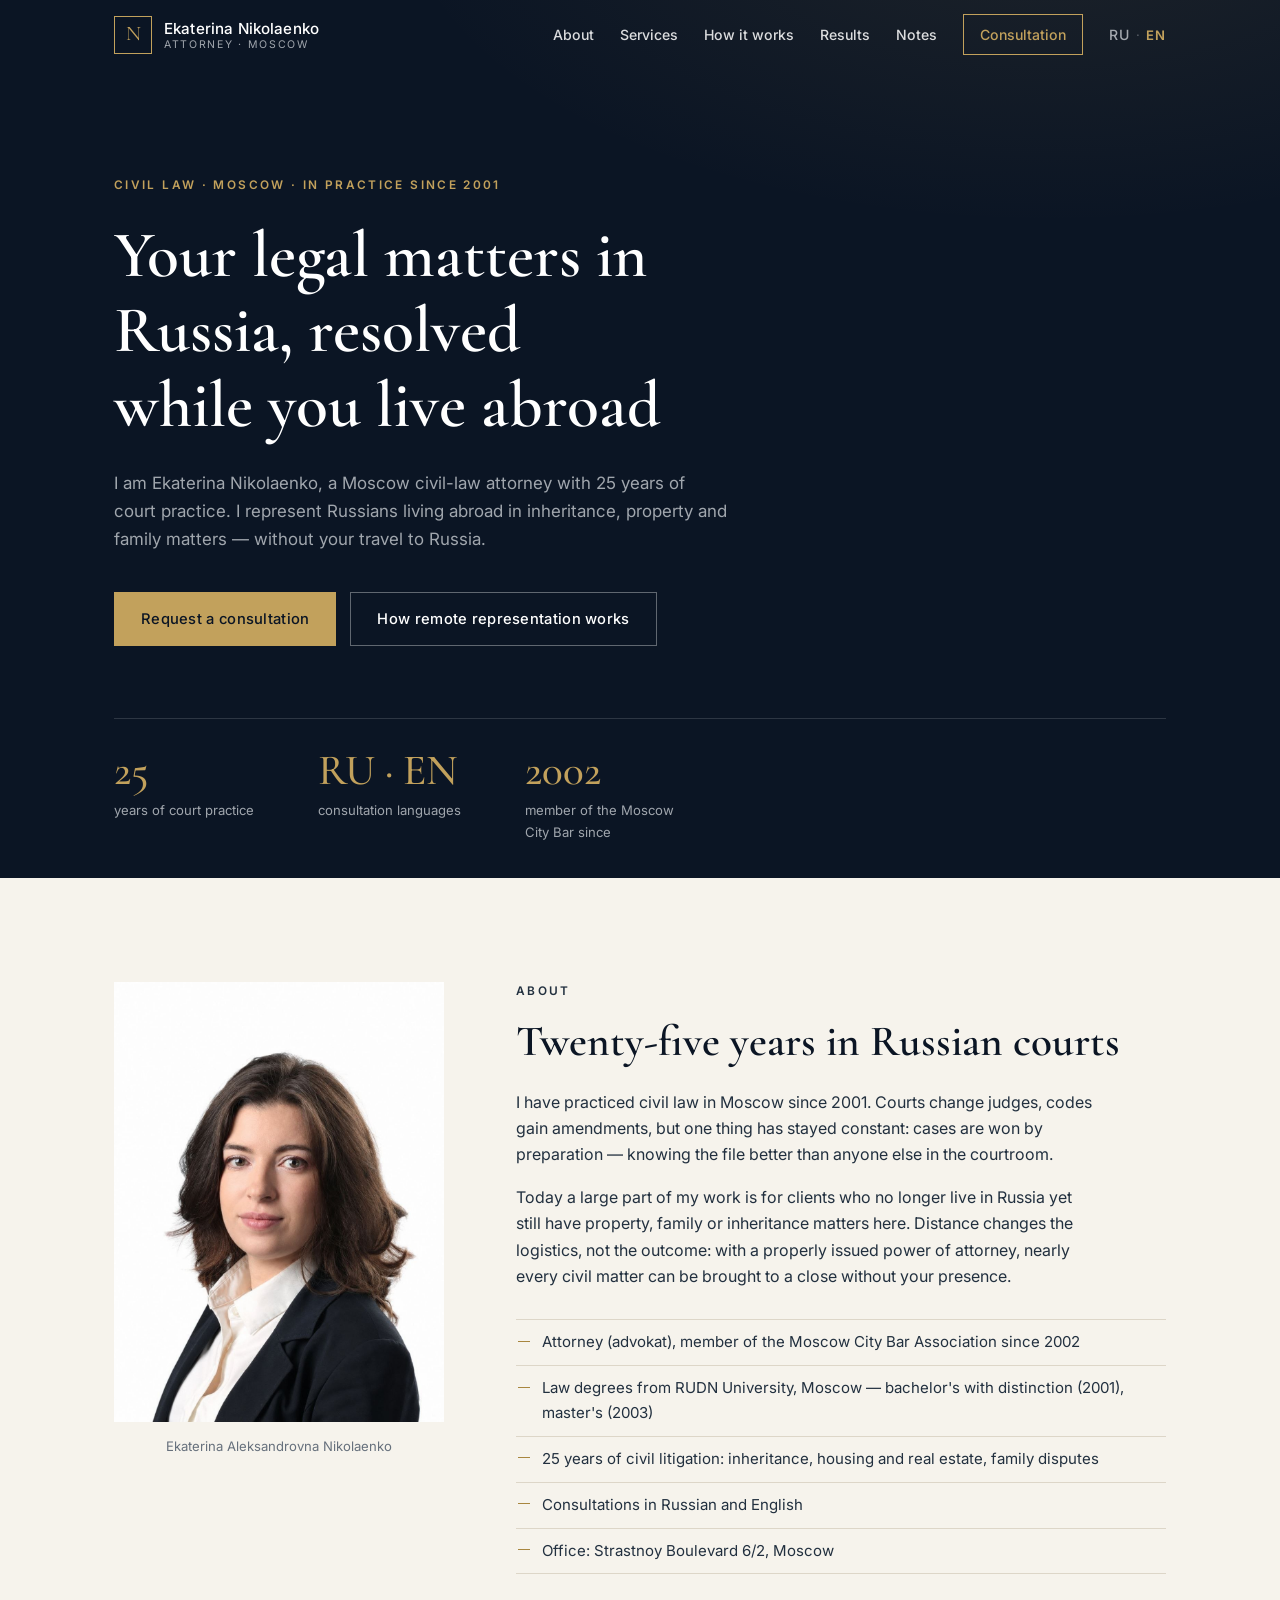
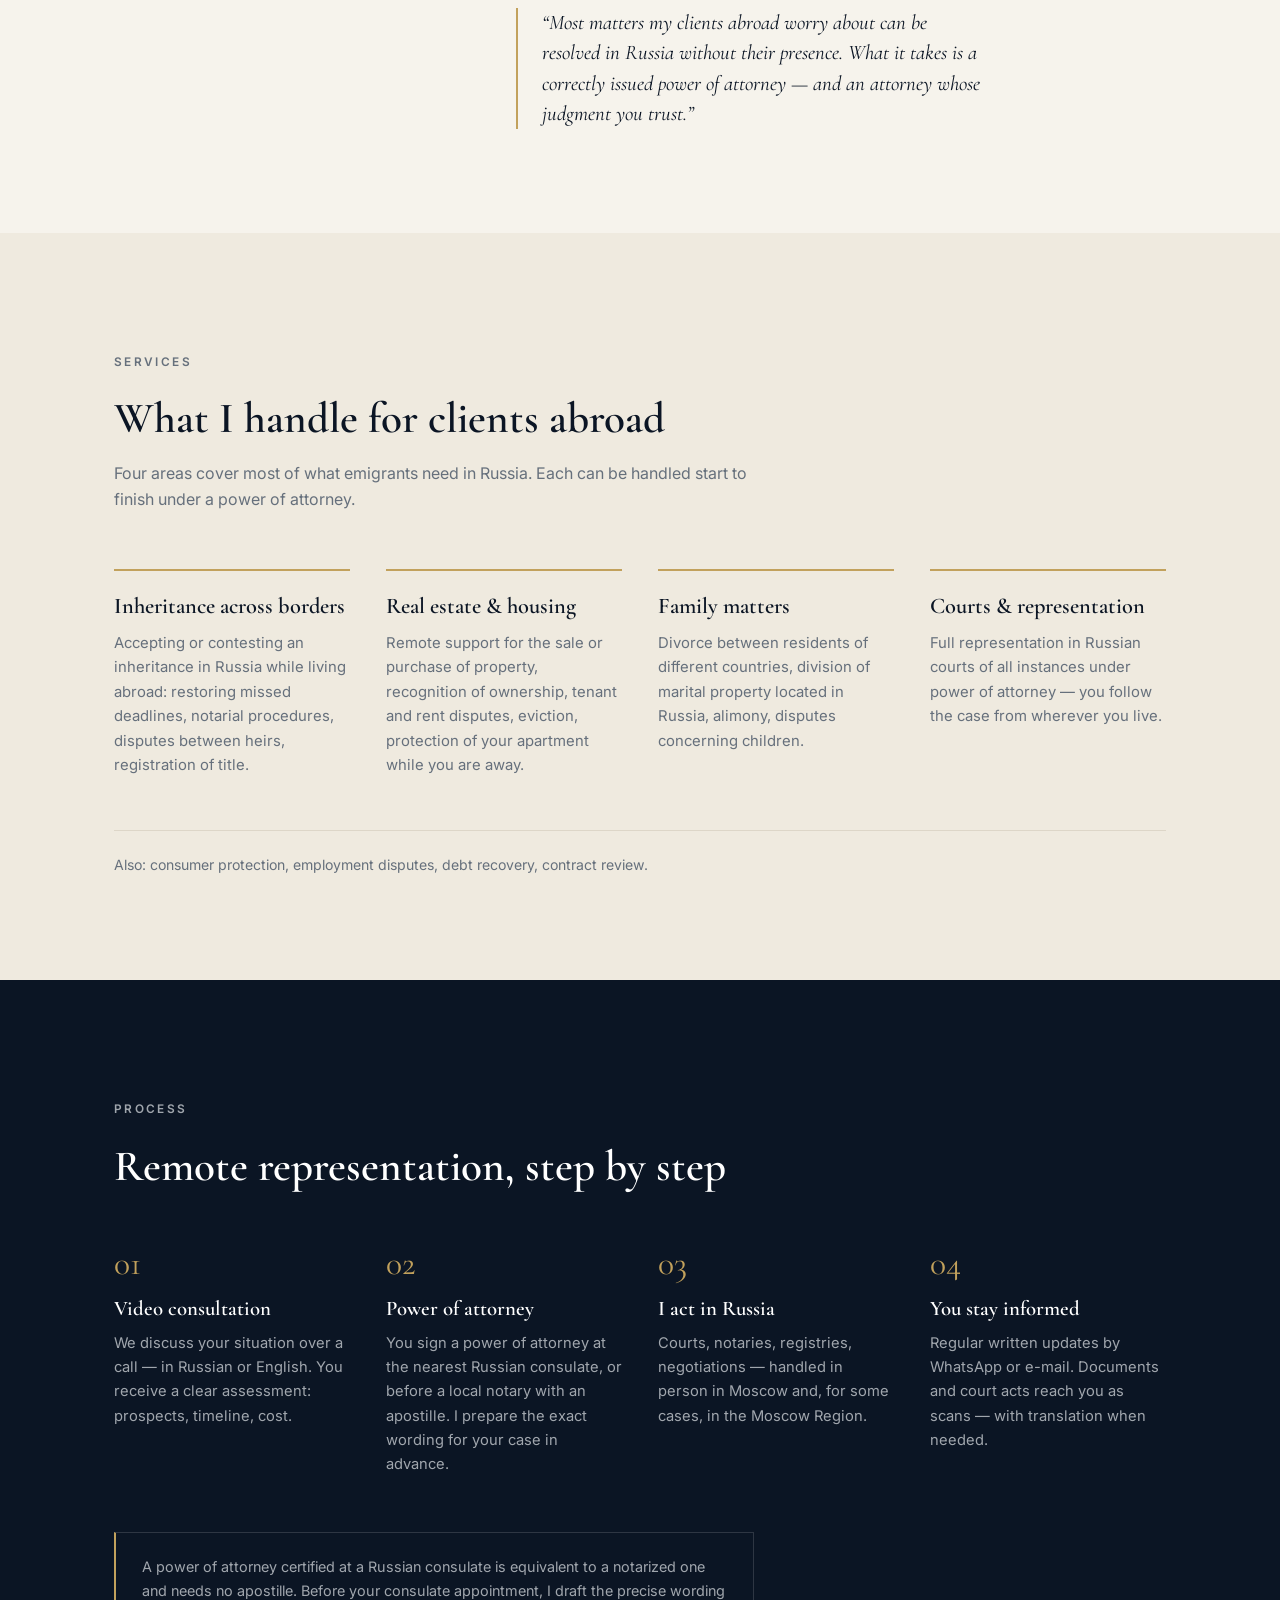
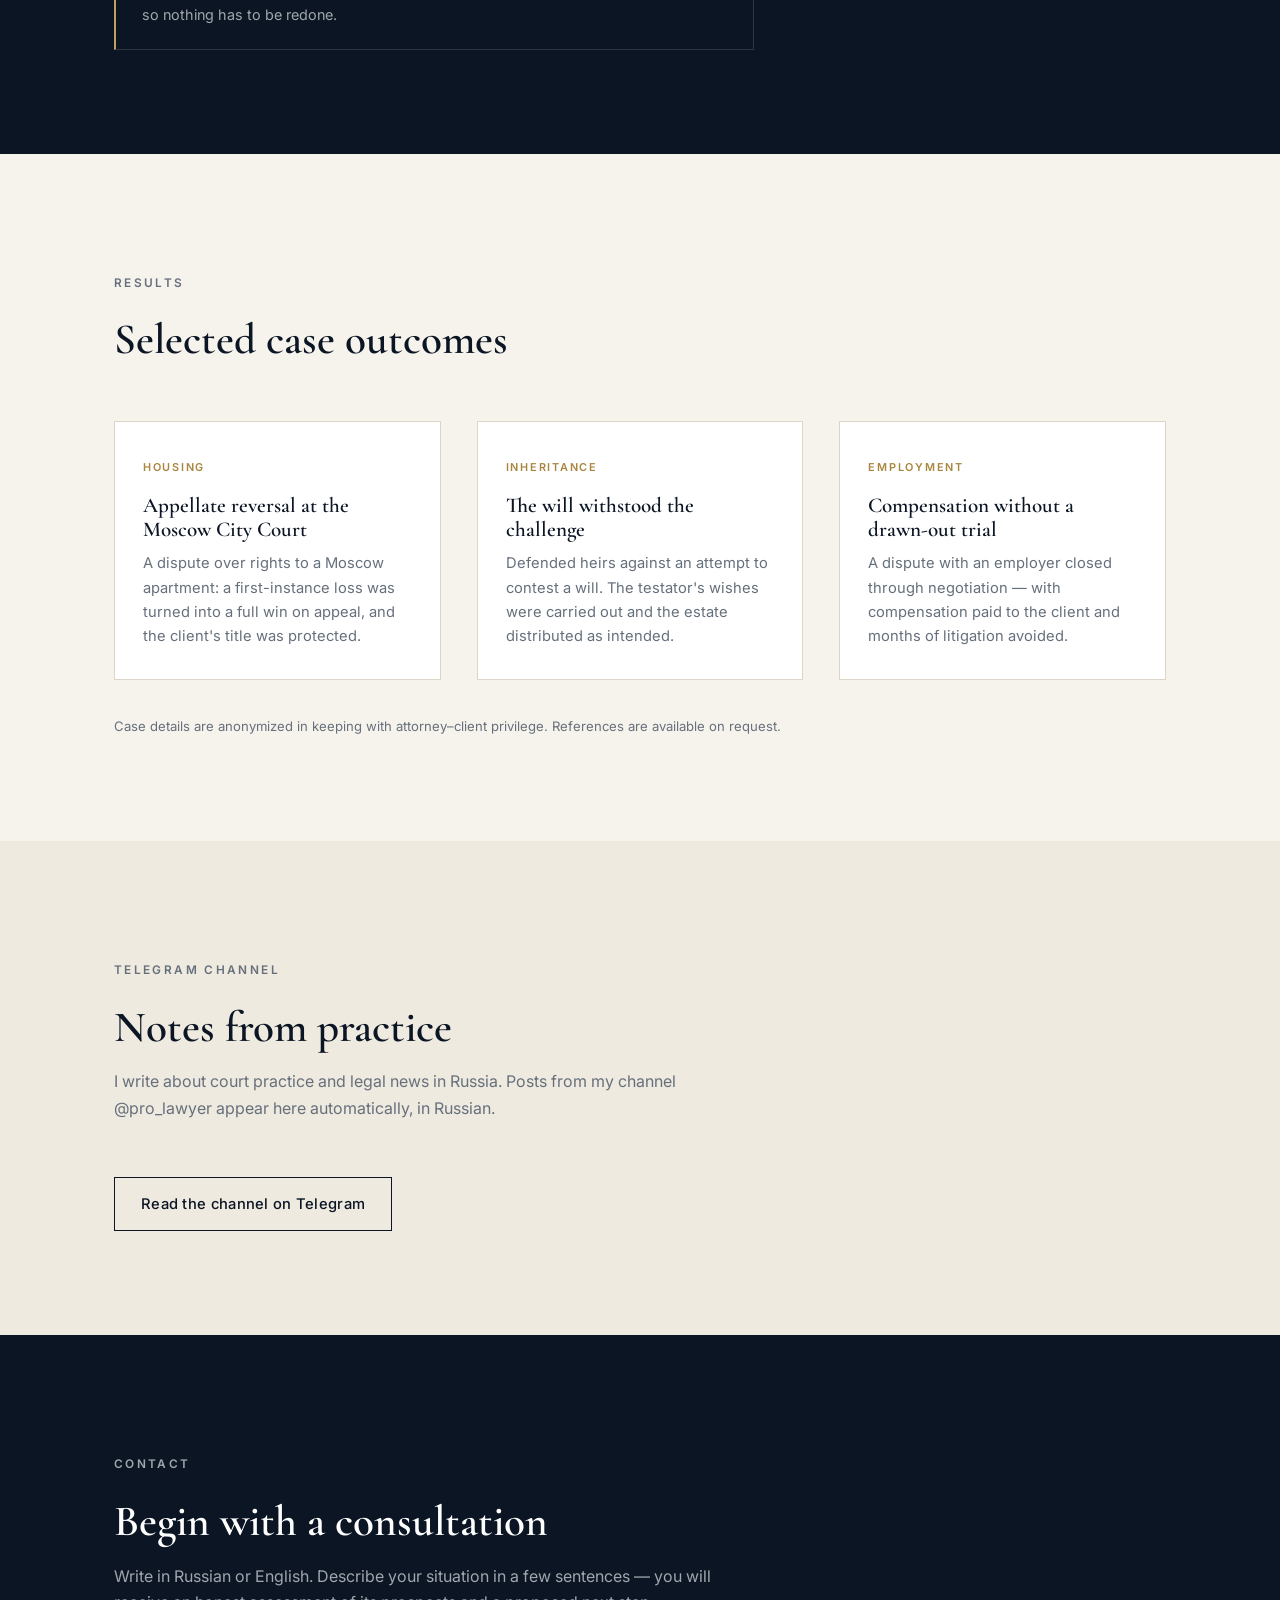
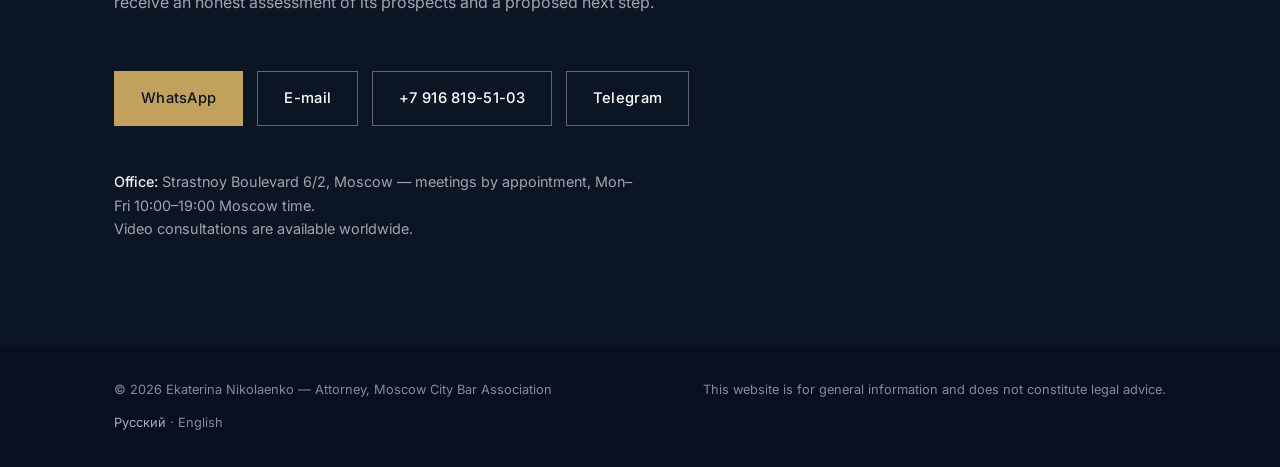
==== index.html @ 7c9a4470 "Lawyer site: RU/EN pages, Telegram channel mirror, Pages workflow Static RU/EN one-pagers for Ekater" ====
<!DOCTYPE html>
<html lang="en">
<head>
  <meta charset="utf-8">
  <meta name="viewport" content="width=device-width, initial-scale=1">
  <title>Ekaterina Nikolaenko — Attorney</title>
  <meta name="robots" content="noindex">
  <link rel="icon" type="image/svg+xml" href="assets/img/favicon.svg">
  <script>
    // Send Russian-language browsers to /ru/, everyone else to /en/
    var lang = (navigator.languages && navigator.languages[0]) || navigator.language || "en";
    location.replace(lang.toLowerCase().indexOf("ru") === 0 ? "ru/" : "en/");
  </script>
  <noscript><meta http-equiv="refresh" content="0; url=en/"></noscript>
  <style>
    body { font-family: Georgia, serif; background: #0b1524; color: #eef1f5;
           display: grid; place-items: center; min-height: 100vh; margin: 0; }
    a { color: #c2a15c; text-decoration: none; margin: 0 10px; font-size: 1.1rem; }
  </style>
</head>
<body>
  <p><a href="ru/">Русский</a> · <a href="en/">English</a></p>
</body>
</html>
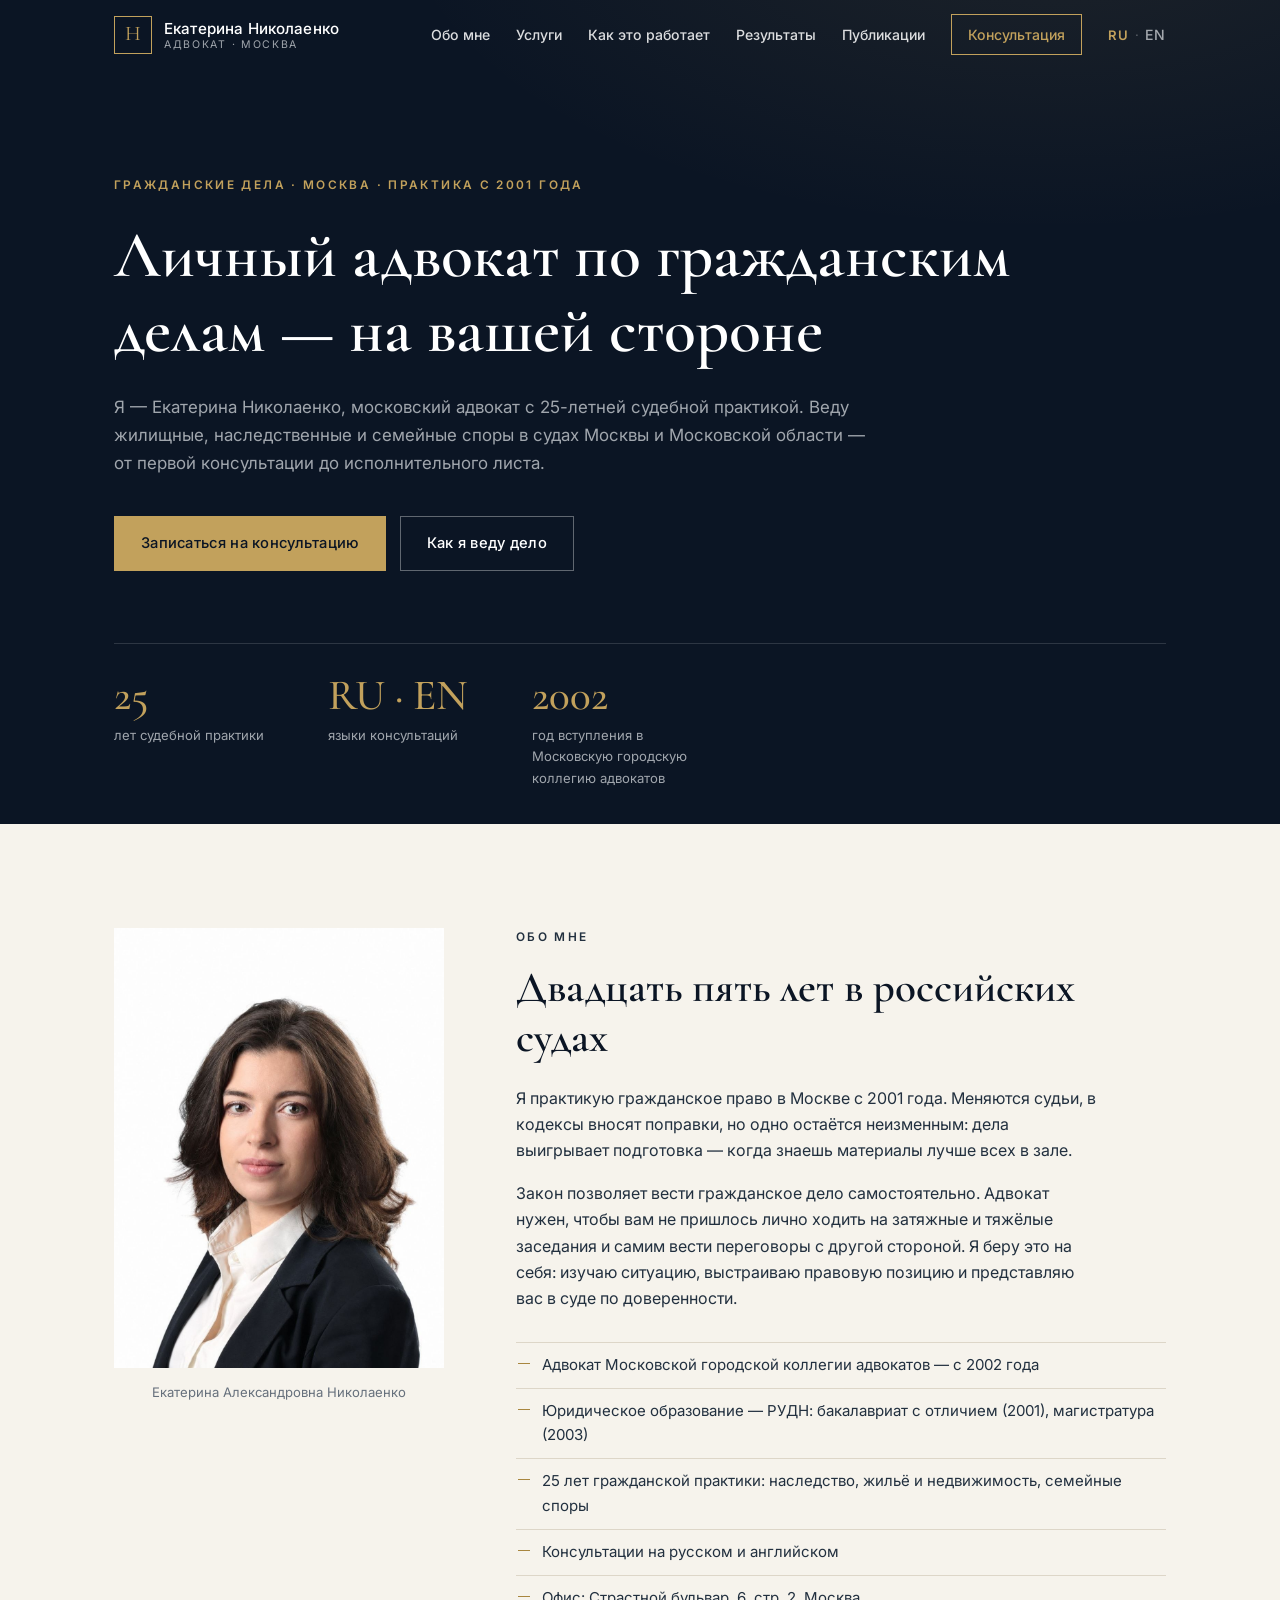
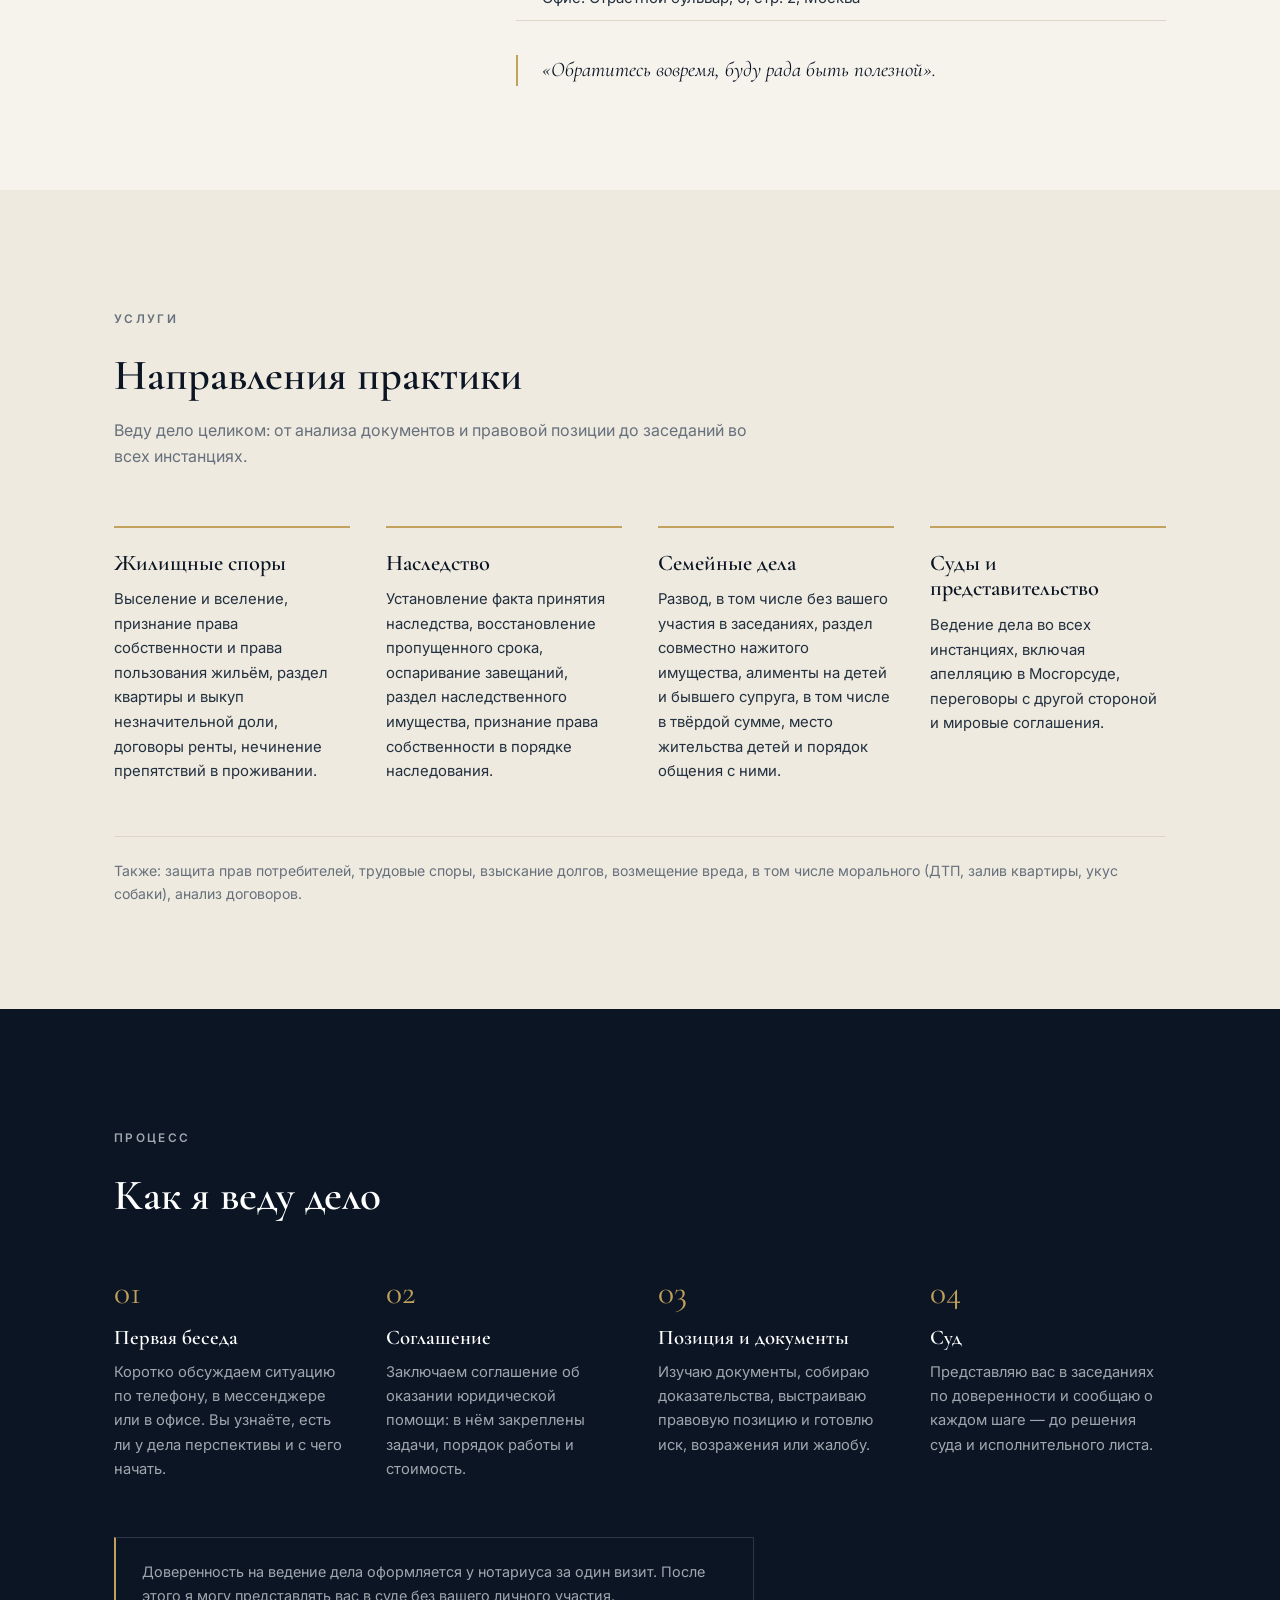
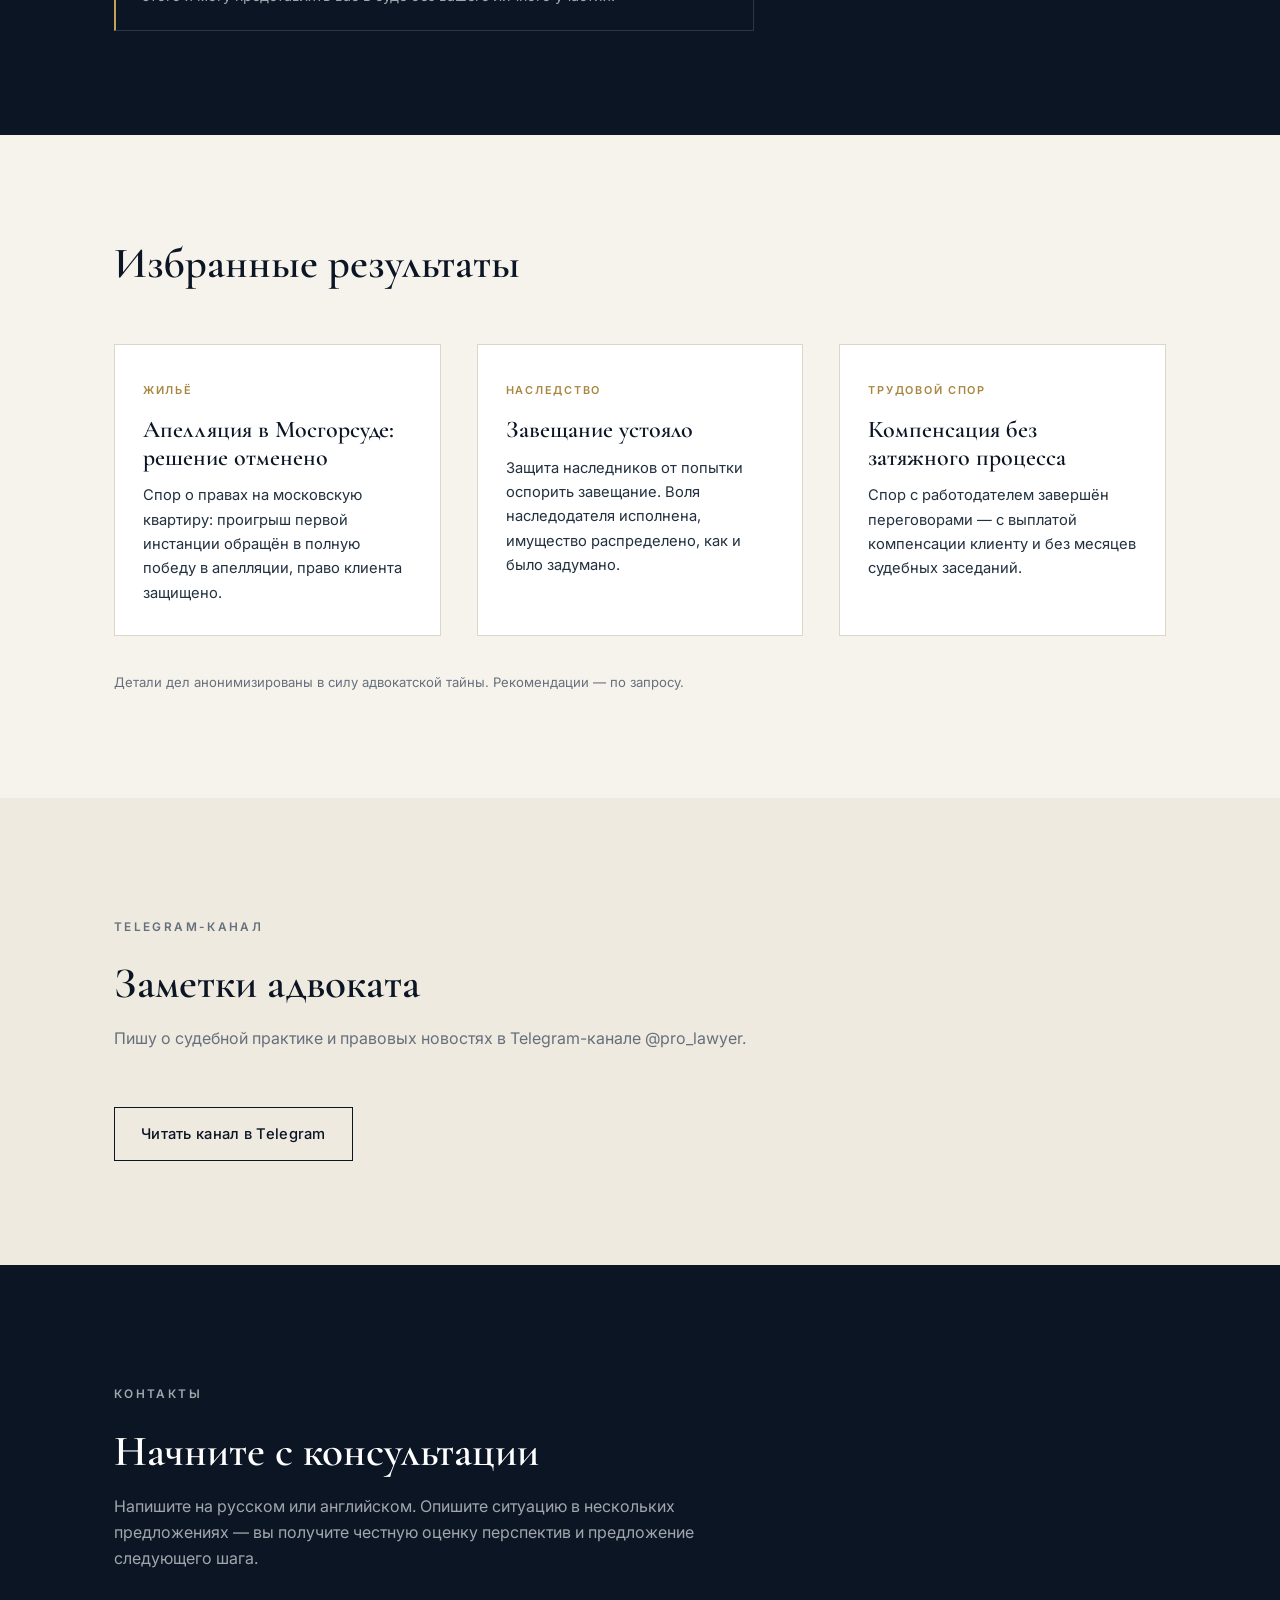
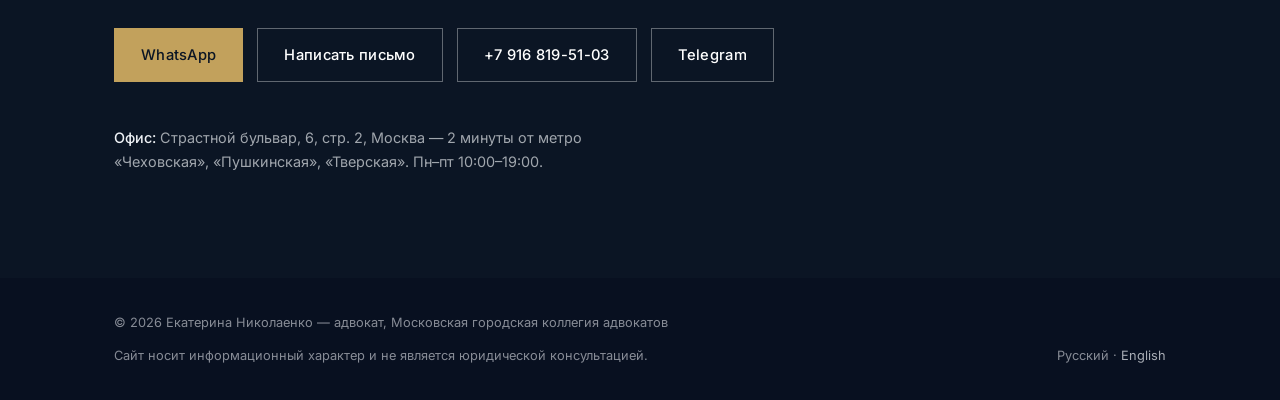
==== commit f79912e8: "Russian by default, cleaner copy, more legible cards, smaller post photos - Root forwards to /ru/; E" ====
--- a/index.html
+++ b/index.html
@@ -1,17 +1,13 @@
 <!DOCTYPE html>
-<html lang="en">
+<html lang="ru">
 <head>
   <meta charset="utf-8">
   <meta name="viewport" content="width=device-width, initial-scale=1">
-  <title>Ekaterina Nikolaenko — Attorney</title>
+  <title>Екатерина Николаенко — адвокат</title>
   <meta name="robots" content="noindex">
+  <meta http-equiv="refresh" content="0; url=ru/">
   <link rel="icon" type="image/svg+xml" href="assets/img/favicon.svg">
-  <script>
-    // Send Russian-language browsers to /ru/, everyone else to /en/
-    var lang = (navigator.languages && navigator.languages[0]) || navigator.language || "en";
-    location.replace(lang.toLowerCase().indexOf("ru") === 0 ? "ru/" : "en/");
-  </script>
-  <noscript><meta http-equiv="refresh" content="0; url=en/"></noscript>
+  <script>location.replace("ru/");</script>
   <style>
     body { font-family: Georgia, serif; background: #0b1524; color: #eef1f5;
            display: grid; place-items: center; min-height: 100vh; margin: 0; }
